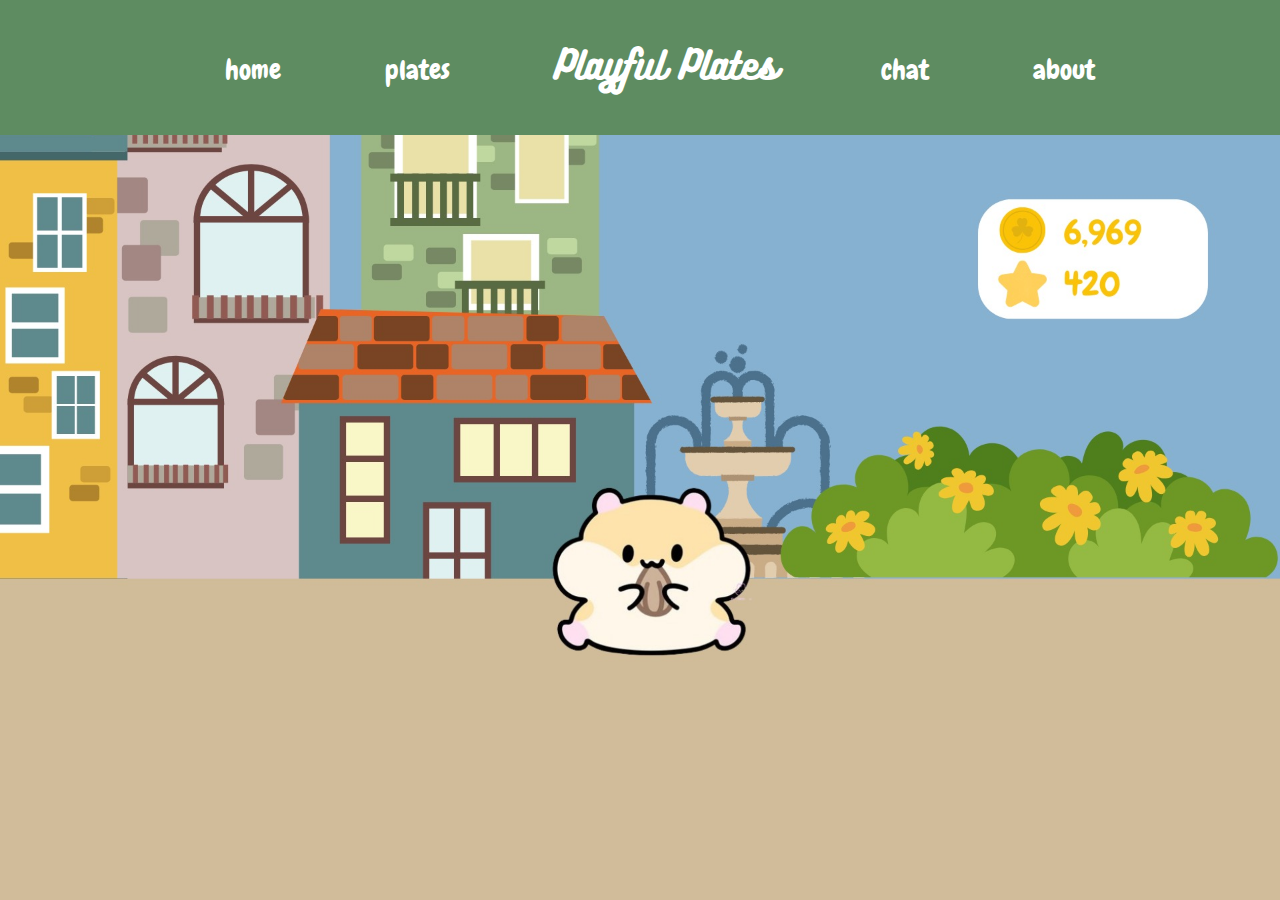
==== index.html @ c8657b48 "first commit" ====
<!DOCTYPE html>
<html>
    <head>
        <meta charset="utf-8">
        <title>Playful Plates</title>
        <link rel="stylesheet" href="css/normalize.css">
        <link rel="stylesheet" href="css/main.css">
    </head>
    <body>
        <header>
            <ul>
                <li><a href="#">home</a></li>
                <li><a href="#">plates</a></li>
                <li id="centerpiece"><a href="#">Playful Plates</a></li>
                <li><a href="#">chat</a></li>
                <li><a href="#">about</a></li>
            </ul>
        </header>
    </body>
</html>
---- css/main.css ----
@font-face {
    font-family: "Chewy";
    src: url("../assets/chewy.ttf");
}

@font-face {
    font-family: "Bukhari Script";
    src: url("../assets/bukhari script.ttf");
}

* {
    margin: 0;
}

body {
    background-image: url("../assets/background.jpg");
    background-color: #D1BC9A;
    font-family: Chewy, Georgia, serif;
    background-size: cover;
    background-repeat: no-repeat;
    background-position: 50% 0%;
}

header {
    height: 10vh;
    background-color: #5E8C61;
    text-align: center;
    padding-top: 5vh;
}

header li {
    display: inline-block;
    margin: 0 50px;
    font-size: 1.7rem;
}

header #centerpiece {
    font-family: "Bukhari Script", script;
    font-size: 2.3rem;
}

header #centerpiece a:hover {
    color: white;
}

a {
    text-decoration: none;
    color: white;
}

a:hover {
    color: #A9DEF9;
}
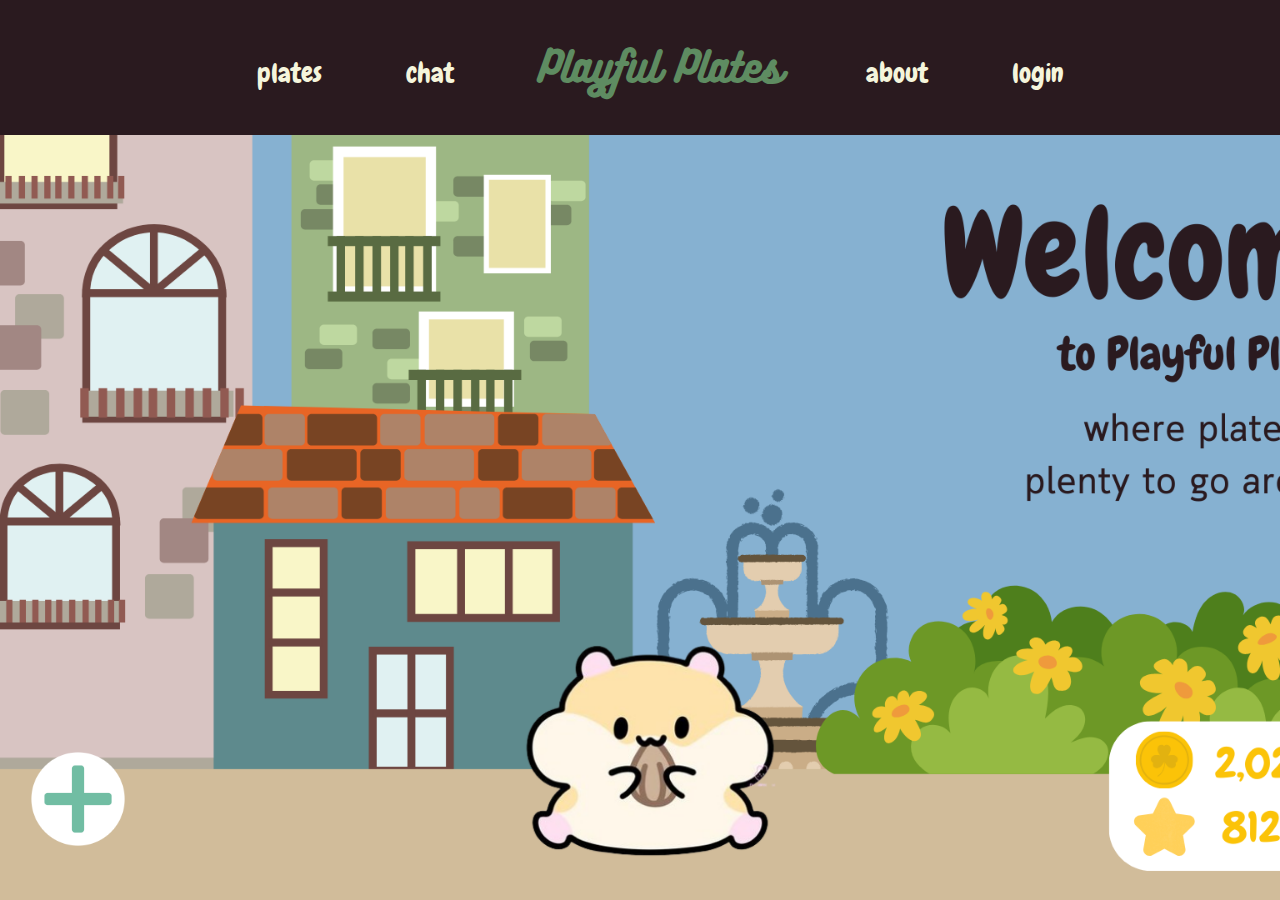
==== commit 76278bc3: "more" ====
--- a/index.html
+++ b/index.html
@@ -7,14 +7,69 @@
         <link rel="stylesheet" href="css/main.css">
     </head>
     <body>
-        <header>
+        <header id="alt-bg">
             <ul>
-                <li><a href="#">home</a></li>
-                <li><a href="#">plates</a></li>
-                <li id="centerpiece"><a href="#">Playful Plates</a></li>
-                <li><a href="#">chat</a></li>
-                <li><a href="#">about</a></li>
+                <li><a href="plates.html">plates</a></li>
+                <li><a href="chat.html">chat</a></li>
+                <li id="centerpiece"><a href="index.html" id="greenery">Playful Plates</a></li>
+                <li><a href="about.html">about</a></li>
+                <li><a href="login.html">login</a></li>
             </ul>
         </header>
+        <div id="landing">
+            <button id="add-friend"><img src="assets/add.png"></button>
+        </div>
+        <script>
+         function bodyClick(e) {
+             let x = e.clientX;
+             let y = e.clientY;
+
+             // alert(x + ", " + y);
+             // 1512 x 865
+             // alert(LANDING_WIDTH + " - " + LANDING_HEIGHT);
+
+             if (x >= BUILDING1_XMIN && x <= BUILDING1_XMAX) {
+                 if (y <= BUILDING1_YMIN) {
+                    alert("Entering Building 1");
+                 }
+             }
+             if (x >= BUILDING2_XMIN && x <= BUILDING2_XMAX) {
+                 if (y <= BUILDING2_YMIN && y >= BUILDING2_YMAX) {
+                    alert("Entering Building 2");
+                 }
+             }
+             if (x >= BUILDING3_XMIN && x <= BUILDING3_XMAX) {
+                 if (y <= BUILDING3_YMIN && y >= BUILDING3_YMAX) {
+                    alert("Entering Building 3");
+                 }
+             }
+         }
+
+         let add = document.getElementById("add-friend");
+         let landing = document.getElementById("landing");
+
+         LANDING_WIDTH = landing.offsetWidth;
+         LANDING_HEIGHT = landing.offsetHeight;
+
+         BUILDING1_XMIN = LANDING_WIDTH * 0.0866;
+         BUILDING1_XMAX = LANDING_WIDTH * 0.2248;
+         BUILDING1_YMIN = LANDING_HEIGHT * 0.837;
+         BUILDING1_YMAX = LANDING_HEIGHT * 0.15607;
+
+         BUILDING2_XMIN = LANDING_WIDTH * 0.25595;
+         BUILDING2_XMAX = LANDING_WIDTH * 0.49603;
+         BUILDING2_YMIN = LANDING_HEIGHT * 0.837; // same ground level
+         BUILDING2_YMAX = LANDING_HEIGHT * 0.45434;
+
+         BUILDING3_XMIN = LANDING_WIDTH * 0.28108;
+         BUILDING3_XMAX = LANDING_WIDTH * 0.46561;
+         BUILDING3_YMIN = LANDING_HEIGHT * 0.44624;
+         BUILDING3_YMAX = LANDING_HEIGHT * 0.15376; // sky high
+
+         add.addEventListener("click", function() {
+             window.location.href = "addfriend.html";
+         });
+         landing.addEventListener("click", bodyClick);
+        </script>
     </body>
 </html>
--- a/css/main.css
+++ b/css/main.css
@@ -13,12 +13,46 @@
 }
 
 body {
-    background-image: url("../assets/background.jpg");
+    background-color: #5E8C61;
+    font-family: Chewy, Georgia, serif;
+    color: #F5F5DC;
+}
+
+#landing {
     background-color: #D1BC9A;
-    font-family: Chewy, Georgia, serif;
+    background-image: url("../assets/background.png");
     background-size: cover;
     background-repeat: no-repeat;
     background-position: 50% 0%;
+    height: 100vh;
+}
+
+a {
+    text-decoration: none;
+}
+
+a:hover {
+    /* color: #A9DEF9; */
+    color: #71BDA3;
+    cursor: pointer;
+}
+
+#add-friend {
+    background: 0;
+    outline: 0;
+    border: 0;
+    position: absolute;
+    bottom: 2.5rem;
+    left: 1rem;
+}
+
+#add-friend:hover {
+    cursor: pointer;
+}
+
+#add-friend img {
+    width: 7rem;
+    height: 7rem;
 }
 
 header {
@@ -26,28 +60,317 @@
     background-color: #5E8C61;
     text-align: center;
     padding-top: 5vh;
+    position: fixed;
+    top: 0;
+    width: 100%;
 }
 
 header li {
     display: inline-block;
-    margin: 0 50px;
+    margin: 0 2.5rem;
     font-size: 1.7rem;
+}
+
+header li a {
+    color: #F5F5DC;
 }
 
 header #centerpiece {
     font-family: "Bukhari Script", script;
-    font-size: 2.3rem;
-}
-
-header #centerpiece a:hover {
-    color: white;
-}
-
-a {
-    text-decoration: none;
-    color: white;
-}
-
-a:hover {
-    color: #A9DEF9;
-}
+    font-size: 2.5rem;
+}
+
+header #centerpiece #greenery {
+    color: #5E8C61;
+}
+
+header #centerpiece #greenery:hover {
+    color: #eba2af;
+}
+
+h1 {
+    text-align: center;
+    font-size: 3rem;
+}
+
+#alt-bg {
+    background-color: #2A1A1F;
+}
+
+/* CHAT */
+#chat {
+    margin: 2.5rem;
+    margin-top: 19vh;
+    background-color: #F5F5DC;
+    border-radius: 25px 25px 25px 25px;
+}
+
+#chat-bar {
+    display: flex;
+    justify-content: space-evenly;
+    list-style: none;
+    padding: 0.1rem 0;
+    background-color: #273027;
+    border-radius: 25px 25px 0 0;
+}
+
+#chat #chat-bar li {
+    display: inline-block;
+}
+
+#chat #chat-bar li img {
+    width: 4rem;
+    height: auto;
+}
+
+#chat-feed {
+    display: block;
+    height: 55vh;
+    padding-top: 1.5rem;
+}
+
+#chat-chat {
+    display: block;
+    width: 100%;
+    padding: 0.5rem;
+    position: absolute;
+    bottom: 2rem;
+}
+
+#chat-input {
+    display: inline-block;
+    width: 81%;
+    padding: 0 1rem;
+    background-color: #b2dbce;
+    color: #2A1A1F;
+}
+
+#chat-input:focus {
+    outline: none;
+    outline-width: 0;
+}
+
+#chat-send {
+    display: inline-block;
+    margin-left: 1%;
+    width: 8%;
+    padding: 10px 2px;
+    color: #2A1A1F;
+}
+
+#chat-send:hover {
+    background-color: #A9DEF9;
+    cursor: pointer;
+}
+
+.chat-chat-form-style {
+    height: 3rem;
+    padding: 0;
+    border-radius: 10px;
+    border: 0;
+    margin: 0;
+    background-color: #71BDA3;
+}
+
+.chat-msg {
+    display: block;
+    color: #2A1A1F;
+    padding: 15px 15px;
+    border-radius: 10px;
+    font-size: 1.2em;
+    margin: 0 2.5rem;
+    margin-bottom: 1.5rem;
+}
+
+.chat-msg-from {
+    text-align: left;
+    background-color: #A9DEF9;
+}
+
+.chat-msg-to {
+    text-align: right;
+    background-color: #71BDA3;
+}
+
+#light-bg {
+    background-color: #F5F5DC;
+}
+
+/* PLATE */
+#plates {
+    display: flex;
+    margin: 2.5rem;
+    margin-top: 21vh;
+    color: #2A1A1F;
+}
+
+.plates-section {
+    display: inline-block;
+    background-color: #5E8C61;
+    padding: 40px;
+    border-radius: 25px;
+}
+
+.plates-section button {
+    background-color: #71BDA3;
+    display: block;
+    width: 100%;
+    margin: 1rem 0;
+    color: #2A1A1F;
+    font-size: 1.2rem;
+}
+
+.plates-section button:last-child {
+    margin: 0;
+}
+
+.plates-section h2 {
+    margin-bottom: 1.3rem;
+}
+
+h2 {
+    text-align: center;
+    font-size: 2rem;
+}
+
+#plates-submit {
+    width: 70%;
+}
+
+#plates-status {
+    width: 40%;
+    margin-left: 3%;
+}
+
+#plates-status h2 {
+}
+
+.button {
+    border: 0;
+    outline: 0;
+    border-radius: 10px;
+    padding: 15px 30px;
+}
+
+.button:hover {
+    pointer: cursor;
+    background-color: #F5F5DC;
+}
+
+/* LOGIN */
+#login {
+    display: flex;
+    align-items: center;
+    justify-content: center;
+    height: 70vh;
+    margin-top: 13vh;
+}
+
+#login-container {
+    width: 40%;
+    height: 40%;
+    background-color: #F5F5DC;
+    border-radius: 25px;
+    padding: 3rem;
+}
+
+.login-form {
+    display: block;
+    width: 97%;
+    color: #2A1A1F;
+    background-color: #b2dbce;
+    border-radius: 10px;
+    height: 3rem;
+    margin-bottom: 1.75rem;
+    border: 0;
+    padding-left: 1rem;
+}
+
+.login-form:focus {
+    outline: none;
+    outline-width: 0;
+}
+
+#login h2 {
+    color: #2A1A1F;
+    margin-bottom: 1rem;
+}
+
+#login-buttons {
+    text-align: center;
+    margin: 0 auto;
+}
+
+#login-buttons .button {
+    width: 30%;
+    margin: 0 2rem;
+}
+
+#login #login-buttons .button:hover {
+    background-color: #2A1A1F;
+    color: #eba2af;
+    cursor: pointer;
+}
+
+#login-buttons #login-submit {
+    background-color: #71BDA3;
+}
+
+#login-buttons #login-signup {
+    background-color: #A9DEF9;
+}
+
+/* ADD FRIEND */
+#addfriend {
+    display: flex;
+    align-items: center;
+    justify-content: center;
+    height: 60vh;
+    margin-top: 15vh;
+}
+
+#addfriend-container {
+    width: 40%;
+    height: 30%;
+    background-color: #F5F5DC;
+    border-radius: 25px;
+    padding: 3rem;
+}
+
+#addfriend-email {
+    display: block;
+    width: 97%;
+    color: #2A1A1F;
+    background-color: #b2dbce;
+    border-radius: 10px;
+    height: 3rem;
+    margin-bottom: 1.75rem;
+    border: 0;
+    padding-left: 1rem;
+}
+
+#addfriend-email:focus {
+    outline: none;
+    outline-width: 0;
+}
+
+#addfriend h2 {
+    color: #2A1A1F;
+    margin-bottom: 1rem;
+}
+
+#addfriend-button {
+    text-align: center;
+    margin: 0 auto;
+    width: 30%;
+}
+
+#addfriend-submit:hover {
+    background-color: #2A1A1F;
+    color: #eba2af;
+    cursor: pointer;
+}
+
+#addfriend-submit {
+    background-color: #71BDA3;
+}
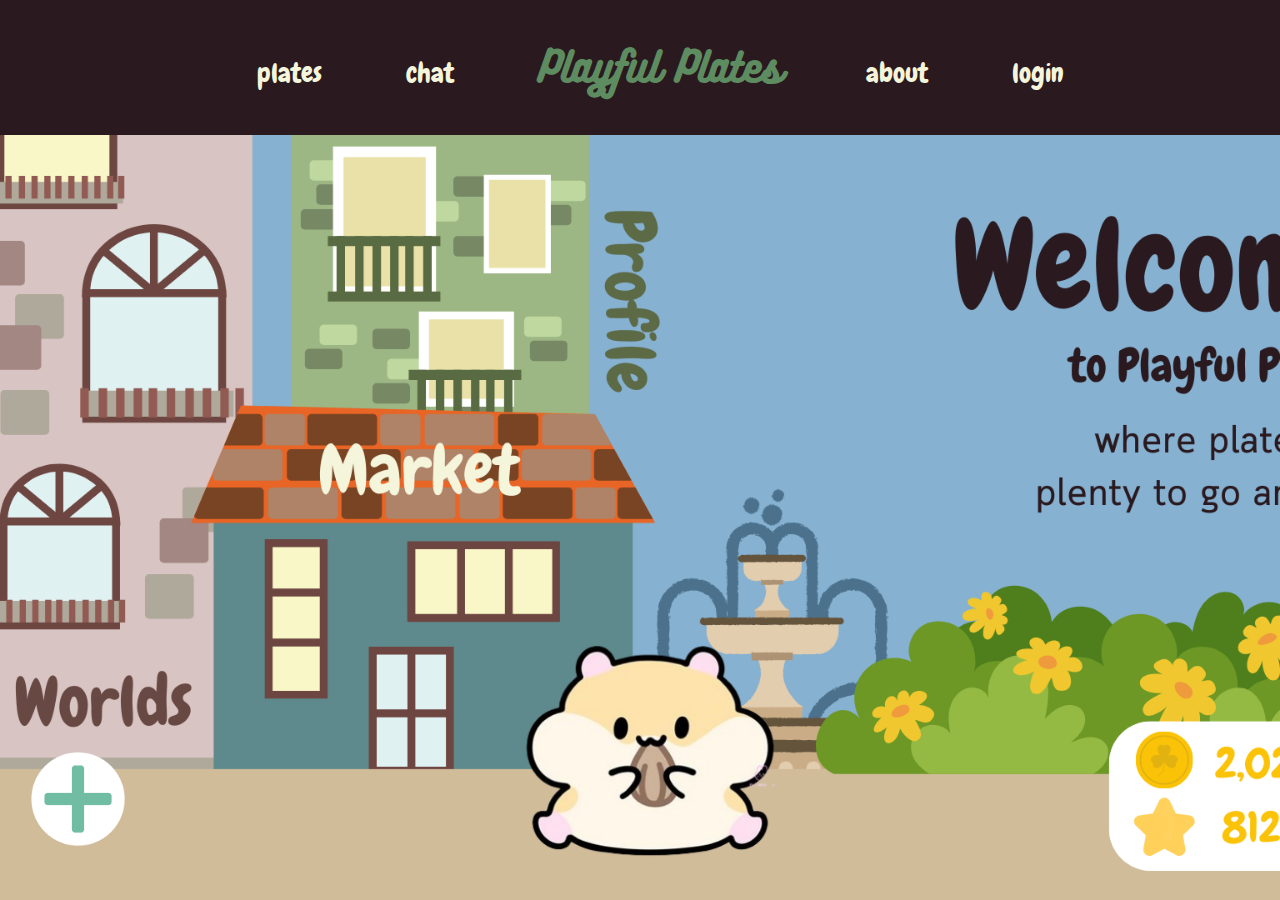
==== commit 0ed466b0: "womp womp" ====
--- a/index.html
+++ b/index.html
@@ -30,17 +30,20 @@
 
              if (x >= BUILDING1_XMIN && x <= BUILDING1_XMAX) {
                  if (y <= BUILDING1_YMIN) {
-                    alert("Entering Building 1");
+                     // alert("Entering Building 1");
+                     window.location.href = "worlds.html";
                  }
              }
              if (x >= BUILDING2_XMIN && x <= BUILDING2_XMAX) {
                  if (y <= BUILDING2_YMIN && y >= BUILDING2_YMAX) {
-                    alert("Entering Building 2");
+                     // alert("Entering Building 2");
+                     window.location.href = "market.html";
                  }
              }
              if (x >= BUILDING3_XMIN && x <= BUILDING3_XMAX) {
                  if (y <= BUILDING3_YMIN && y >= BUILDING3_YMAX) {
-                    alert("Entering Building 3");
+                     // alert("Entering Building 3");
+                     window.location.href = "profile.html";
                  }
              }
          }
--- a/css/main.css
+++ b/css/main.css
@@ -374,3 +374,121 @@
 #addfriend-submit {
     background-color: #71BDA3;
 }
+
+/* WORLDS */
+#worlds {
+    margin: 0 auto;
+    margin-top: 35vh;
+}
+.worlds-arrow {
+    background: 0;
+    outline: 0;
+    border: 0;
+    position: absolute;
+    bottom: 2.5rem;
+    left: 1rem;
+}
+
+.worlds-arrow:hover {
+    cursor: pointer;
+}
+
+.worlds-arrow img {
+    width: 7rem;
+    height: auto;
+    position: fixed;
+    top: 50%;
+}
+
+#worlds-arrow-left img {
+    left: 1rem;
+}
+
+#worlds-arrow-right img {
+    right: 1rem;
+}
+
+#worlds-container {
+    display: flex;
+    padding: 0 4rem;
+}
+
+.world-world {
+    display: inline-block;
+    width: calc(100% / 3);
+    color: #2A1A1F;
+}
+
+.world-world:first-child {
+    margin-left: 13%;
+}
+
+.world-map {
+    display: inline-block;
+    width: 60%;
+}
+
+.world-world p {
+    text-align: center;
+    margin-right: 35%;
+    margin-top: 5%;
+    font-size: 1.4rem;
+}
+
+/* MARKET */
+#market {
+    margin: 0 auto;
+    margin-top: 25vh;
+}
+.market-arrow {
+    background: 0;
+    outline: 0;
+    border: 0;
+    position: absolute;
+    bottom: 2.5rem;
+    left: 1rem;
+}
+
+.market-arrow:hover {
+    cursor: pointer;
+}
+
+.market-arrow img {
+    width: 7rem;
+    height: auto;
+    position: fixed;
+    top: 50%;
+}
+
+#market-arrow-left img {
+    left: 1rem;
+}
+
+#market-arrow-right img {
+    right: 1rem;
+}
+
+#market-container-top {
+    display: flex;
+    padding: 0 8rem;
+}
+
+#market-container-bottom {
+    display: flex;
+    padding: 0 8rem;
+}
+
+.market-item {
+    display: inline-block;
+    width: calc(100% / 4);
+    color: #2A1A1F;
+}
+
+.market-item:first-child {
+    margin-left: 10%;
+}
+
+#bike, #flowerpot {
+    margin-top: 30%;
+    margin-left: 10%;
+}
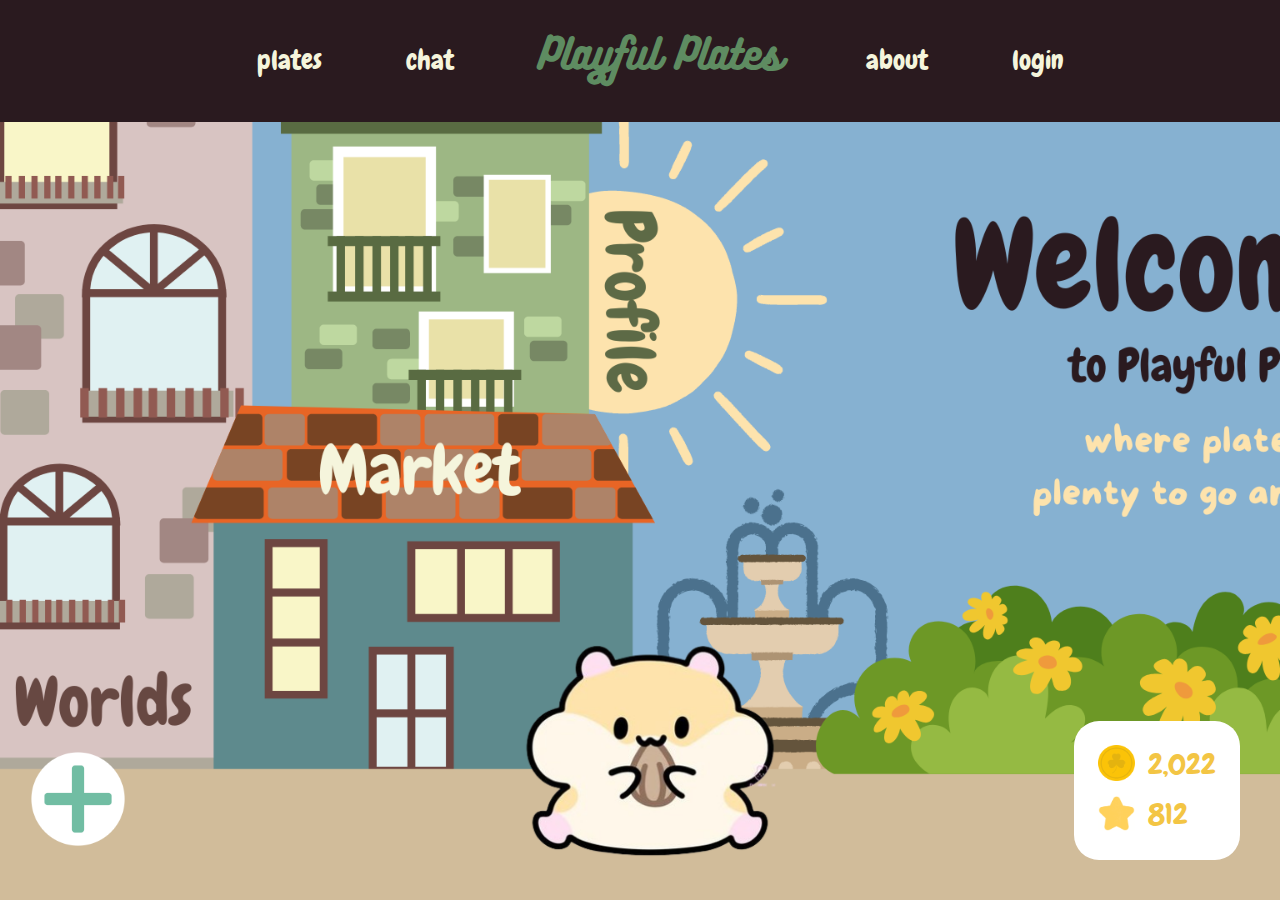
==== commit 9d364d9c: "i love my gf" ====
--- a/index.html
+++ b/index.html
@@ -18,6 +18,14 @@
         </header>
         <div id="landing">
             <button id="add-friend"><img src="assets/add.png"></button>
+            <div id="coins-karma">
+                <div id="coins">
+                    <img src="assets/coin.png"><p>2,022</p>
+                </div>
+                <div id="karma">
+                    <img src="assets/star.png"><p>812</p>
+                </div>
+            </div>
         </div>
         <script>
          function bodyClick(e) {
@@ -73,6 +81,14 @@
              window.location.href = "addfriend.html";
          });
          landing.addEventListener("click", bodyClick);
+         let coins = document.getElementById("coins");
+         coins.addEventListener("click", function() {
+             window.location.href = "market.html";
+         });
+         let karma = document.getElementById("karma");
+         karma.addEventListener("click", function() {
+             window.location.href = "worlds.html";
+         });
         </script>
     </body>
 </html>
--- a/css/main.css
+++ b/css/main.css
@@ -23,7 +23,7 @@
     background-image: url("../assets/background.png");
     background-size: cover;
     background-repeat: no-repeat;
-    background-position: 50% 0%;
+    background-position: center bottom;
     height: 100vh;
 }
 
@@ -53,13 +53,52 @@
 #add-friend img {
     width: 7rem;
     height: 7rem;
+}
+
+#coins-karma {
+    background: 0;
+    outline: 0;
+    border: 0;
+    position: absolute;
+    bottom: 2.5rem;
+    right: 2.5rem;
+    color: #F3C544;
+    font-size: 1.2rem;
+    background-color: white;
+    border-radius: 25px;
+    padding: 1.5rem;
+}
+
+#coins-karma:hover {
+    cursor: pointer;
+}
+
+#coins-karma img {
+    display: inline;
+    width: 2.3rem;
+    height: auto;
+    margin-right: 0.8rem;
+}
+
+#coins-karma p {
+    display: inline-block;
+    vertical-align: super;
+    font-size: 1.8rem;
+}
+
+#coins {
+    margin-bottom: 0.6rem;
+}
+
+#coins-karma p:last-child {
+    margin-bottom: 0;
 }
 
 header {
     height: 10vh;
     background-color: #5E8C61;
     text-align: center;
-    padding-top: 5vh;
+    padding-top: 3.5vh;
     position: fixed;
     top: 0;
     width: 100%;
@@ -130,16 +169,17 @@
 }
 
 #chat-chat {
-    display: block;
-    width: 100%;
-    padding: 0.5rem;
+    display: flex;
+    align-items: center;
+    width: 94.25%;
     position: absolute;
-    bottom: 2rem;
+    bottom: 2.5rem;
 }
 
 #chat-input {
     display: inline-block;
-    width: 81%;
+    width: 50%;
+    flex: 1;
     padding: 0 1rem;
     background-color: #b2dbce;
     color: #2A1A1F;
@@ -153,14 +193,15 @@
 #chat-send {
     display: inline-block;
     margin-left: 1%;
-    width: 8%;
+    width: 10%;
     padding: 10px 2px;
     color: #2A1A1F;
+    background-color: #eba2af;
 }
 
 #chat-send:hover {
+    cursor: pointer;
     background-color: #A9DEF9;
-    cursor: pointer;
 }
 
 .chat-chat-form-style {
@@ -170,6 +211,7 @@
     border: 0;
     margin: 0;
     background-color: #71BDA3;
+    box-sizing: border-box;
 }
 
 .chat-msg {
@@ -182,6 +224,10 @@
     margin-bottom: 1.5rem;
 }
 
+.chat-msg:hover, #chat-feed:hover {
+    cursor: default;
+}
+
 .chat-msg-from {
     text-align: left;
     background-color: #A9DEF9;
@@ -192,6 +238,11 @@
     background-color: #71BDA3;
 }
 
+.chat-msg-noti {
+    text-align: center;
+    background-color: #eba2af;
+}
+
 #light-bg {
     background-color: #F5F5DC;
 }
@@ -200,7 +251,7 @@
 #plates {
     display: flex;
     margin: 2.5rem;
-    margin-top: 21vh;
+    margin-top: 19vh;
     color: #2A1A1F;
 }
 
@@ -268,7 +319,7 @@
 
 #login-container {
     width: 40%;
-    height: 40%;
+    height: 45%;
     background-color: #F5F5DC;
     border-radius: 25px;
     padding: 3rem;
@@ -331,7 +382,7 @@
 
 #addfriend-container {
     width: 40%;
-    height: 30%;
+    height: 35%;
     background-color: #F5F5DC;
     border-radius: 25px;
     padding: 3rem;
@@ -425,7 +476,15 @@
 
 .world-map {
     display: inline-block;
-    width: 60%;
+    width: 70%;
+}
+
+.world-map:hover {
+    cursor: pointer;
+}
+
+.world-map:last-child {
+    margin-bottom: 3rem;
 }
 
 .world-world p {
@@ -435,6 +494,30 @@
     font-size: 1.4rem;
 }
 
+#worlds-karma {
+    background: 0;
+    outline: 0;
+    border: 0;
+    position: absolute;
+    top: 10rem;
+    right: 4rem;
+    color: #F3C544;
+    font-size: 1.7rem;
+}
+
+#worlds-karma img {
+    display: inline-block;
+    width: 2.3rem;
+    height: auto;
+    margin-right: 0.75rem;
+    margin-bottom: 0.25rem;
+}
+
+#worlds-karma p {
+    display: inline-block;
+    vertical-align: super;
+}
+
 /* MARKET */
 #market {
     margin: 0 auto;
@@ -484,6 +567,10 @@
     color: #2A1A1F;
 }
 
+.market-item:hover {
+    cursor: pointer;
+}
+
 .market-item:first-child {
     margin-left: 10%;
 }
@@ -492,3 +579,26 @@
     margin-top: 30%;
     margin-left: 10%;
 }
+
+#market-coins {
+    background: 0;
+    outline: 0;
+    border: 0;
+    position: absolute;
+    top: 10rem;
+    right: 4rem;
+    color: #F3C544;
+    font-size: 1.6rem;
+}
+
+#market-coins img {
+    display: inline;
+    width: 2.3rem;
+    height: auto;
+    margin-right: 0.8rem;
+}
+
+#market-coins p {
+    display: inline-block;
+    vertical-align: super;
+}
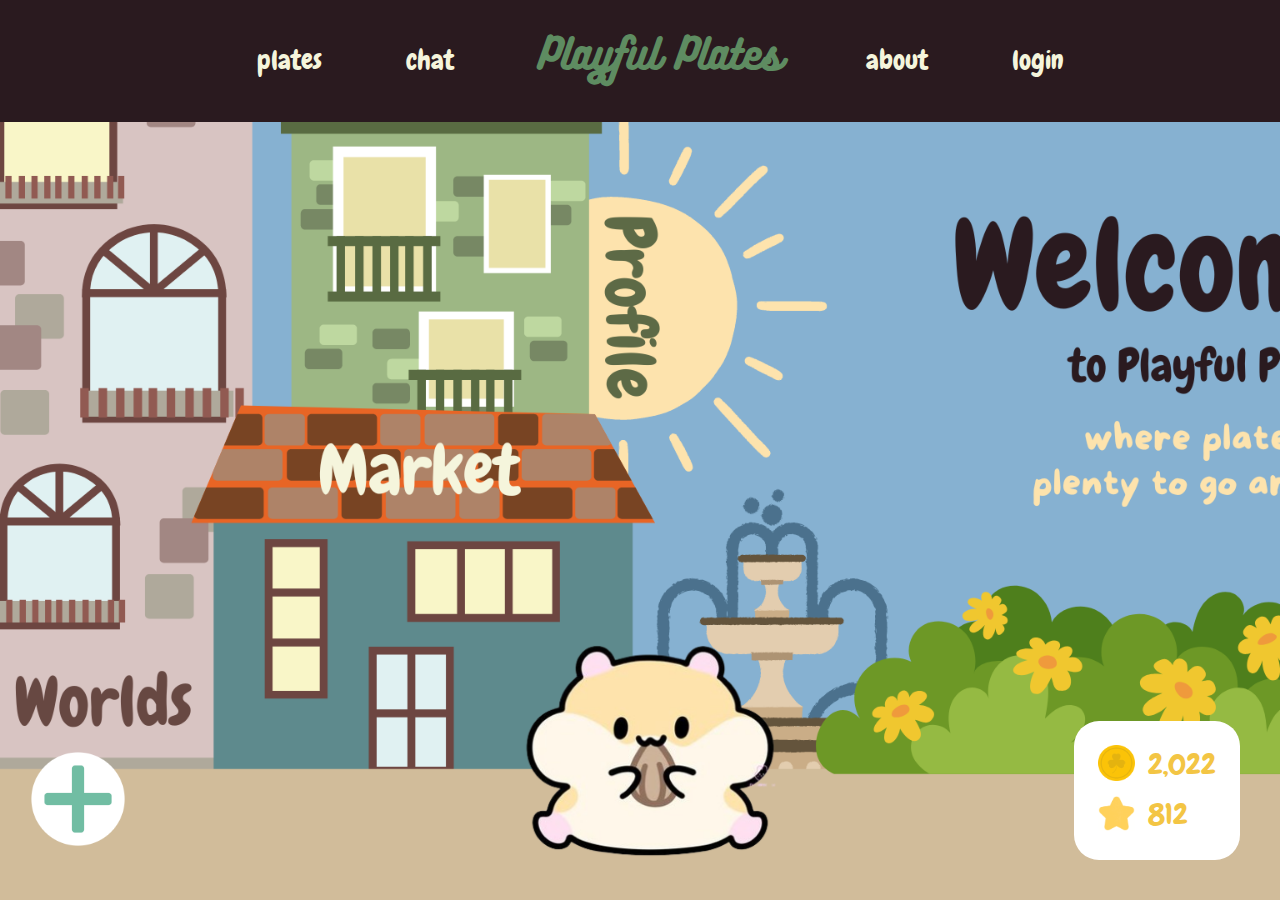
==== commit b0a68e47: "stuff" ====
--- a/index.html
+++ b/index.html
@@ -81,6 +81,7 @@
              window.location.href = "addfriend.html";
          });
          landing.addEventListener("click", bodyClick);
+
          let coins = document.getElementById("coins");
          coins.addEventListener("click", function() {
              window.location.href = "market.html";
--- a/css/main.css
+++ b/css/main.css
@@ -183,6 +183,7 @@
     padding: 0 1rem;
     background-color: #b2dbce;
     color: #2A1A1F;
+    font-size: 1.3rem;
 }
 
 #chat-input:focus {
@@ -197,6 +198,7 @@
     padding: 10px 2px;
     color: #2A1A1F;
     background-color: #eba2af;
+    font-size: 1.3rem;
 }
 
 #chat-send:hover {
@@ -216,12 +218,12 @@
 
 .chat-msg {
     display: block;
-    color: #2A1A1F;
     padding: 15px 15px;
     border-radius: 10px;
     font-size: 1.2em;
     margin: 0 2.5rem;
     margin-bottom: 1.5rem;
+    font-size: 1.3rem;
 }
 
 .chat-msg:hover, #chat-feed:hover {
@@ -231,16 +233,19 @@
 .chat-msg-from {
     text-align: left;
     background-color: #A9DEF9;
+    color: #092533;
 }
 
 .chat-msg-to {
     text-align: right;
     background-color: #71BDA3;
+    color: #273027;
 }
 
 .chat-msg-noti {
     text-align: center;
     background-color: #eba2af;
+    color: #360810;
 }
 
 #light-bg {
@@ -248,27 +253,40 @@
 }
 
 /* PLATE */
+
 #plates {
-    display: flex;
-    margin: 2.5rem;
+    padding: 0 20vw;
     margin-top: 19vh;
-    color: #2A1A1F;
+}
+
+#plates-top-container {
+    display: grid;
+    grid-template-columns: 1fr 1fr;
+    column-gap: 2.5rem;
 }
 
 .plates-section {
-    display: inline-block;
     background-color: #5E8C61;
-    padding: 40px;
+    color: #273027;
+    margin-bottom: 2.5rem;
+    padding: 2.5rem;
     border-radius: 25px;
 }
 
 .plates-section button {
-    background-color: #71BDA3;
+    background-color: #273027;
     display: block;
     width: 100%;
     margin: 1rem 0;
-    color: #2A1A1F;
-    font-size: 1.2rem;
+    color: #273027;
+    color: #F5F5DC;
+    font-size: 1.4rem;
+    border-radius: 25px;
+}
+
+.plates-section button:hover {
+    color: #273027;
+    background-color: #71BDA3;
 }
 
 .plates-section button:last-child {
@@ -277,6 +295,8 @@
 
 .plates-section h2 {
     margin-bottom: 1.3rem;
+    font-size: 2.2rem;
+    color: #F5F5DC;
 }
 
 h2 {
@@ -284,18 +304,6 @@
     font-size: 2rem;
 }
 
-#plates-submit {
-    width: 70%;
-}
-
-#plates-status {
-    width: 40%;
-    margin-left: 3%;
-}
-
-#plates-status h2 {
-}
-
 .button {
     border: 0;
     outline: 0;
@@ -306,6 +314,19 @@
 .button:hover {
     pointer: cursor;
     background-color: #F5F5DC;
+}
+
+#plates-provider-view-button {
+    width: 100%;
+    height: 6rem;
+    font-size: 2rem;
+    border-radius: 20px;
+    color: #F5F5DC;
+}
+
+#plates-provider-view-button:hover {
+    background-color: #273027;
+    color: #F5F5DC;
 }
 
 /* LOGIN */
@@ -335,6 +356,7 @@
     margin-bottom: 1.75rem;
     border: 0;
     padding-left: 1rem;
+    font-size: 1.2rem;
 }
 
 .login-form:focus {
@@ -345,6 +367,13 @@
 #login h2 {
     color: #2A1A1F;
     margin-bottom: 1rem;
+    font-size: 2.1rem;
+}
+
+#login h2 span {
+    color: #5E8C61;
+    display: inline-block;
+    margin: 0.8rem;
 }
 
 #login-buttons {
@@ -355,6 +384,7 @@
 #login-buttons .button {
     width: 30%;
     margin: 0 2rem;
+    font-size: 1.2rem;
 }
 
 #login #login-buttons .button:hover {
@@ -398,6 +428,7 @@
     margin-bottom: 1.75rem;
     border: 0;
     padding-left: 1rem;
+    font-size: 1.3rem;
 }
 
 #addfriend-email:focus {
@@ -408,12 +439,20 @@
 #addfriend h2 {
     color: #2A1A1F;
     margin-bottom: 1rem;
+    font-size: 2.1rem;
+}
+
+#addfriend h2 img {
+    width: 3rem;
+    height: auto;
+    margin: 0 1.3rem;
 }
 
 #addfriend-button {
     text-align: center;
     margin: 0 auto;
     width: 30%;
+    font-size: 1.2rem;
 }
 
 #addfriend-submit:hover {
@@ -424,6 +463,12 @@
 
 #addfriend-submit {
     background-color: #71BDA3;
+}
+
+#addfriend-h2 span {
+    color: #5E8C61;
+    display: inline-block;
+    margin: 0.8rem;
 }
 
 /* WORLDS */
@@ -471,7 +516,7 @@
 }
 
 .world-world:first-child {
-    margin-left: 13%;
+    margin-left: 9%;
 }
 
 .world-map {
@@ -483,7 +528,7 @@
     cursor: pointer;
 }
 
-.world-map:last-child {
+.world-world:last-child {
     margin-bottom: 3rem;
 }
 
@@ -572,12 +617,26 @@
 }
 
 .market-item:first-child {
+    margin-left: 7%;
+}
+
+#bench {
+    margin-top: 13.5%;
+}
+
+#shirt {
+    margin-top: 17%;
     margin-left: 10%;
 }
 
-#bike, #flowerpot {
-    margin-top: 30%;
+#bike {
+    margin-top: 40%;
     margin-left: 10%;
+}
+
+#flowerpot {
+    margin-top: 42%;
+    margin-left: 18%;
 }
 
 #market-coins {
@@ -602,3 +661,124 @@
     display: inline-block;
     vertical-align: super;
 }
+
+/* PROFILE */
+#profile-room {
+    margin: 0;
+    background-color: #F5F5DC;
+    position: fixed;
+    top: 0;
+    right: 0;
+    width: 70vw;
+    height: 100vh;
+    z-index: -100;
+    background-color: #D1BC9A;
+    background-image: url("../assets/room.png");
+    background-size: cover;
+    background-repeat: no-repeat;
+    background-position: right center;
+    height: 100vh;
+}
+
+#profile-sidebar {
+    margin: 0;
+    width: 30vw;
+    height: 100vh;
+    position: fixed;
+    top: 0;
+    left: 0;
+    background-color: #5E8C61;
+    z-index: -100;
+    text-align: center;
+}
+
+#profile-sidebar h1 {
+    margin-top: 23vh;
+    font-size: 3.6rem;
+    color: #F5F5DC;
+}
+
+#profile-sidebar h3 {
+    font-size: 1.8rem;
+    margin-bottom: 1.2rem;
+}
+
+#profile-sidebar .button {
+    border-radius: 50px;
+    font-size: 1.7rem;
+    margin-bottom: 2.3rem;
+    background-color: #F5F5DC;
+    color: #5E8C61;
+}
+
+#profile-sidebar .button:hover {
+    cursor: pointer;
+    background-color: #273027;
+    color: #F5F5DC;
+}
+
+#profile-sidebar #profile-spacer {
+    margin-top: 3rem;
+}
+
+#profile-coins-karma {
+    background: 0;
+    outline: 0;
+    border: 0;
+    position: absolute;
+    top: 19vh;
+    right: 2.5rem;
+    color: #F3C544;
+    font-size: 1.2rem;
+    background-color: #5E8C61;
+    border-radius: 25px;
+    padding: 1.5rem;
+}
+
+#profile-coins-karma img {
+    display: inline;
+    width: 2.3rem;
+    height: auto;
+    margin-right: 0.8rem;
+}
+
+#profile-coins-karma p {
+    display: inline-block;
+    vertical-align: super;
+    font-size: 1.8rem;
+}
+
+#profile-coins {
+    margin-bottom: 0.6rem;
+}
+
+#profile-coins-karma p:last-child {
+    margin-bottom: 0;
+}
+
+/* ABOUT */
+#about {
+    background-color: pink;
+    background-image: url("../assets/about.png");
+    background-size: cover;
+    background-repeat: no-repeat;
+    background-position: center center;
+    height: 60vh;
+    width: auto;
+    margin: 18vh 32vh;
+    margin-bottom: 0;
+}
+
+#about-how {
+    background-color: #5E8C61;
+    margin: 0 20vw;
+    padding: 2.5rem;
+    border-radius: 25px;
+}
+
+#about-how p {
+    line-height: 1.4;
+    font-size: 1.7rem;
+    text-align: justify;
+    text-justify: inter-word;
+}
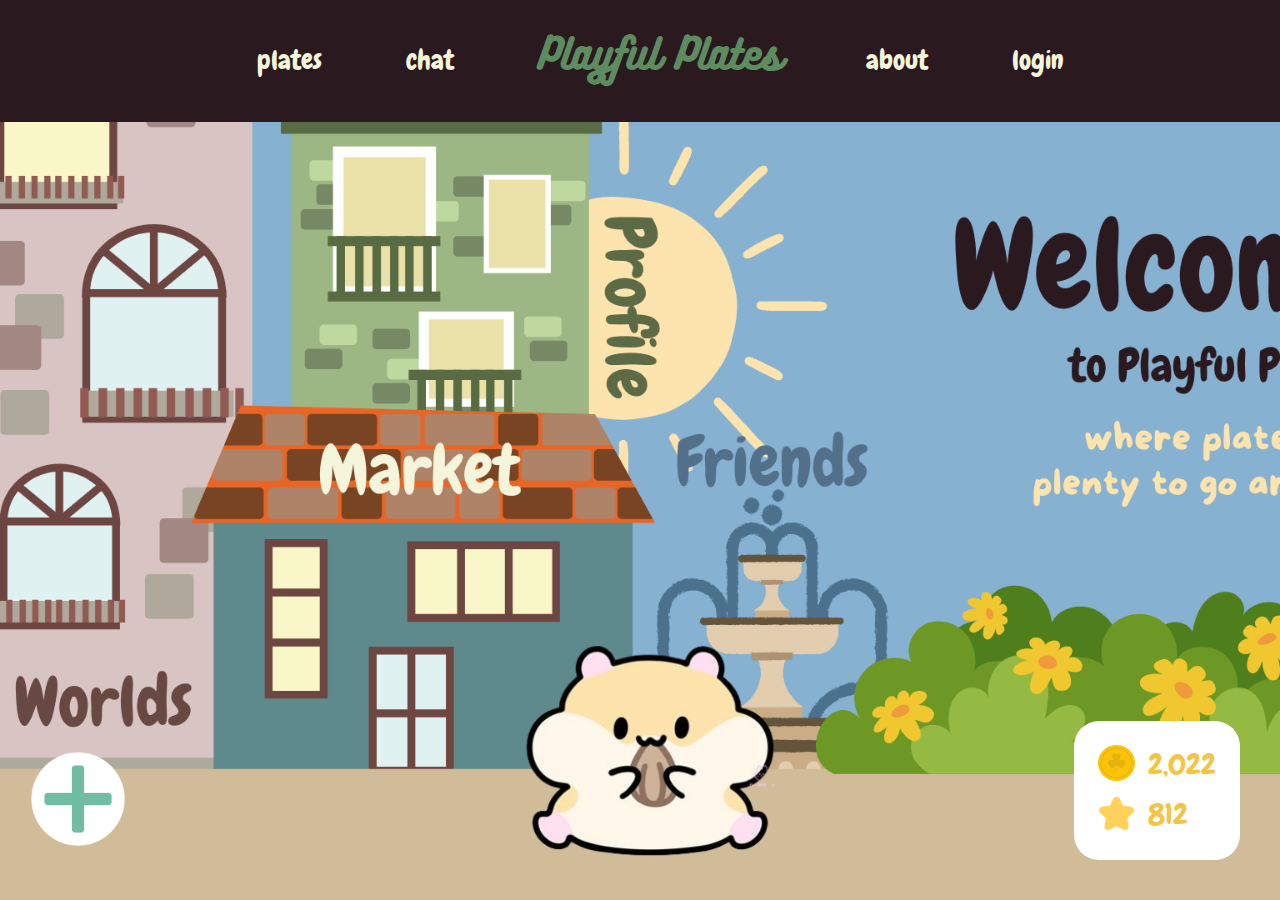
==== commit 7f1ef910: "more cookin" ====
--- a/index.html
+++ b/index.html
@@ -38,20 +38,22 @@
 
              if (x >= BUILDING1_XMIN && x <= BUILDING1_XMAX) {
                  if (y <= BUILDING1_YMIN) {
-                     // alert("Entering Building 1");
                      window.location.href = "worlds.html";
                  }
              }
              if (x >= BUILDING2_XMIN && x <= BUILDING2_XMAX) {
                  if (y <= BUILDING2_YMIN && y >= BUILDING2_YMAX) {
-                     // alert("Entering Building 2");
                      window.location.href = "market.html";
                  }
              }
              if (x >= BUILDING3_XMIN && x <= BUILDING3_XMAX) {
                  if (y <= BUILDING3_YMIN && y >= BUILDING3_YMAX) {
-                     // alert("Entering Building 3");
                      window.location.href = "profile.html";
+                 }
+             }
+             if (x >= FOUNTAIN_XMIN && x <= FOUNTAIN_XMAX) {
+                 if (y <= FOUNTAIN_YMIN && y >= FOUNTAIN_YMAX) {
+                     window.location.href = "friends.html";
                  }
              }
          }
@@ -77,6 +79,11 @@
          BUILDING3_YMIN = LANDING_HEIGHT * 0.44624;
          BUILDING3_YMAX = LANDING_HEIGHT * 0.15376; // sky high
 
+         FOUNTAIN_XMIN = LANDING_WIDTH * 0.5172;
+         FOUNTAIN_XMAX = LANDING_WIDTH * 0.6541;
+         FOUNTAIN_YMIN = LANDING_HEIGHT * 0.837; // same ground level
+         FOUNTAIN_YMAX = LANDING_HEIGHT * 0.557223;
+
          add.addEventListener("click", function() {
              window.location.href = "addfriend.html";
          });
--- a/css/main.css
+++ b/css/main.css
@@ -245,7 +245,7 @@
 .chat-msg-noti {
     text-align: center;
     background-color: #eba2af;
-    color: #360810;
+    color: #2b080e;
 }
 
 #light-bg {
@@ -373,7 +373,7 @@
 #login h2 span {
     color: #5E8C61;
     display: inline-block;
-    margin: 0.8rem;
+    margin: 1rem;
 }
 
 #login-buttons {
@@ -466,7 +466,7 @@
 }
 
 #addfriend-h2 span {
-    color: #5E8C61;
+    color: #eba2af;
     display: inline-block;
     margin: 0.8rem;
 }
@@ -474,7 +474,7 @@
 /* WORLDS */
 #worlds {
     margin: 0 auto;
-    margin-top: 35vh;
+    margin-top: 32vh;
 }
 .worlds-arrow {
     background: 0;
@@ -494,6 +494,11 @@
     height: auto;
     position: fixed;
     top: 50%;
+}
+
+#worlds p {
+    font-size: 1.8rem;
+    color: #2A1A1F;
 }
 
 #worlds-arrow-left img {
@@ -566,7 +571,7 @@
 /* MARKET */
 #market {
     margin: 0 auto;
-    margin-top: 25vh;
+    margin-top: 35vh;
 }
 .market-arrow {
     background: 0;
@@ -599,6 +604,7 @@
 #market-container-top {
     display: flex;
     padding: 0 8rem;
+    margin-bottom: 4rem;
 }
 
 #market-container-bottom {
@@ -618,25 +624,6 @@
 
 .market-item:first-child {
     margin-left: 7%;
-}
-
-#bench {
-    margin-top: 13.5%;
-}
-
-#shirt {
-    margin-top: 17%;
-    margin-left: 10%;
-}
-
-#bike {
-    margin-top: 40%;
-    margin-left: 10%;
-}
-
-#flowerpot {
-    margin-top: 42%;
-    margin-left: 18%;
 }
 
 #market-coins {
@@ -758,7 +745,7 @@
 
 /* ABOUT */
 #about {
-    background-color: pink;
+    background-color: #5E8C61;
     background-image: url("../assets/about.png");
     background-size: cover;
     background-repeat: no-repeat;
@@ -782,3 +769,104 @@
     text-align: justify;
     text-justify: inter-word;
 }
+
+/* ACCESSORIES & HOME DECOR */
+ #glasses {
+     margin-top: 10%;
+ }
+
+ #moustache {
+     margin-top: 7%;
+ }
+
+ #cone {
+     margin-top: -5%;
+ }
+
+/* PROVIDER */
+.container {
+  padding: 20vw;
+  margin-top: -7%;
+}
+
+.left,
+.right {
+  background-color: #5E8C61;
+  border-radius: 25px;
+  overflow: hidden;
+}
+
+.left {
+  width: calc(60% - (2.5rem));
+  width: 60%;
+  float: left;
+  min-height: 44vh;
+  margin-top: 1em;
+  text-align: center;
+}
+
+.right {
+  width: calc(40% - (2.5rem));
+  float: right;
+  min-height: 44vh;
+  margin-top: 1em;
+  text-align: center;
+}
+
+#provider h2 {
+    margin-top: 2.5rem;
+    font-size: 2.8rem;
+    margin-bottom: 1.4rem;
+}
+
+#provider p {
+    margin-left: 2.5rem;
+    font-size: 1.6rem;
+    margin-bottom: 1rem;
+    text-align: left;
+}
+
+#provider .button {
+    border-radius: 50px;
+    font-size: 1.7rem;
+    margin-bottom: 2.3rem;
+    background-color: #F5F5DC;
+    color: #5E8C61;
+    margin: 0 1.5rem;
+}
+
+#provider .button:hover {
+    cursor: pointer;
+    background-color: #273027;
+    color: #F5F5DC;
+}
+
+#provider-buttons {
+    text-align: center;
+    margin-top: 2rem;
+}
+
+#provider-profile-pic {
+    display: inline-block;
+    margin: 0 auto;
+    width: 4.8rem;
+    height: auto;
+    margin-top: 2.5rem;
+    margin-bottom: 1.3rem;
+}
+
+.provider-status {
+    width: 10rem;
+    height: auto;
+    margin-top: 1.6rem;
+}
+
+.hidden {
+    display: none;
+}
+
+/* FRENS */
+#worlds .friend-p {
+    margin-top: 2rem;
+    color: #5E8C61;
+}
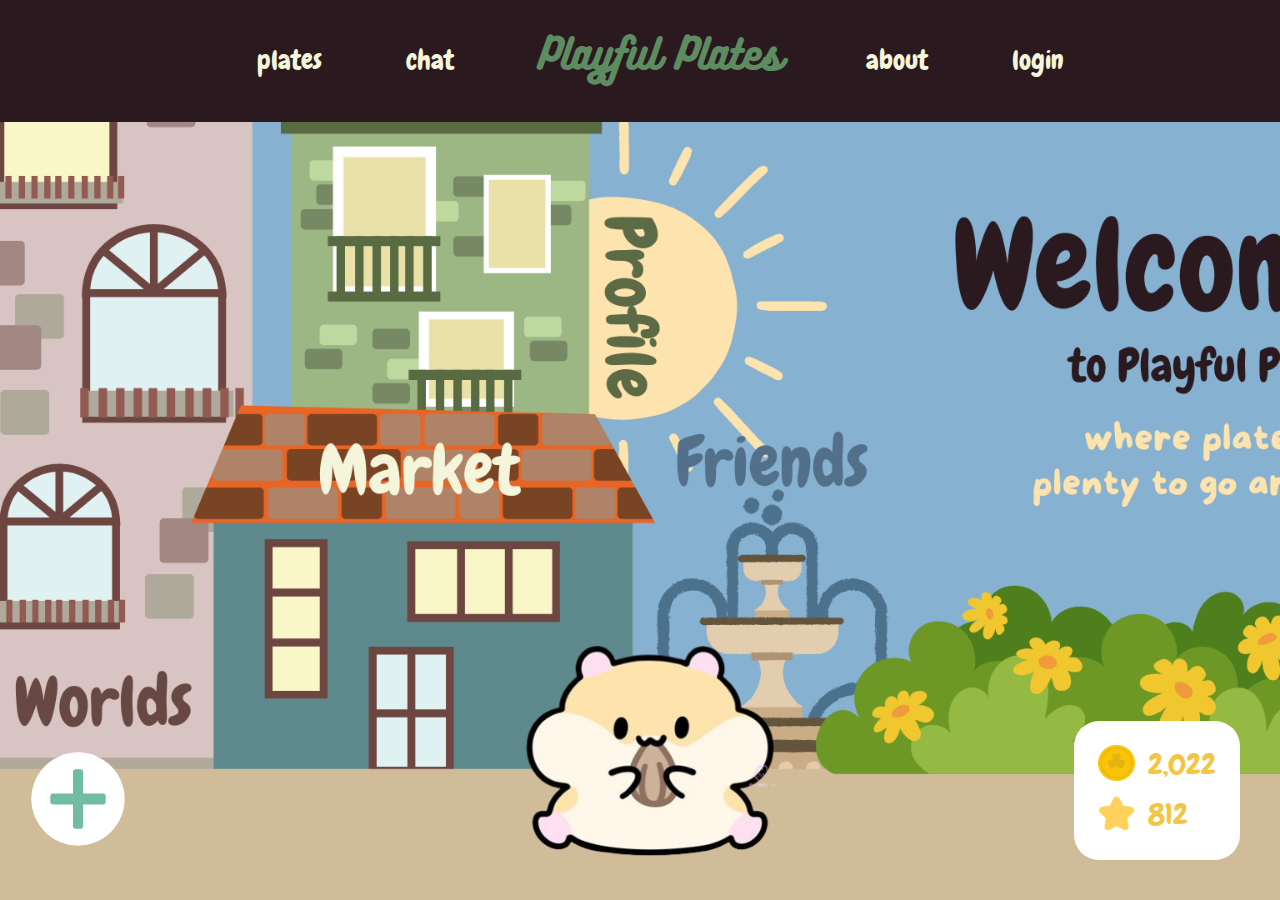
==== commit 277aad12: "final tweaks" ====
--- a/index.html
+++ b/index.html
@@ -17,7 +17,7 @@
             </ul>
         </header>
         <div id="landing">
-            <button id="add-friend"><img src="assets/add.png"></button>
+            <button id="add-friend"><img src="assets/plus.svg"></button>
             <div id="coins-karma">
                 <div id="coins">
                     <img src="assets/coin.png"><p>2,022</p>
--- a/css/main.css
+++ b/css/main.css
@@ -139,6 +139,7 @@
 /* CHAT */
 #chat {
     margin: 2.5rem;
+    margin: 0 20vw;
     margin-top: 19vh;
     background-color: #F5F5DC;
     border-radius: 25px 25px 25px 25px;
@@ -171,7 +172,7 @@
 #chat-chat {
     display: flex;
     align-items: center;
-    width: 94.25%;
+    width: 60%;
     position: absolute;
     bottom: 2.5rem;
 }
@@ -680,7 +681,7 @@
 }
 
 #profile-sidebar h1 {
-    margin-top: 23vh;
+    margin-top: 21vh;
     font-size: 3.6rem;
     color: #F5F5DC;
 }
@@ -800,7 +801,7 @@
   width: calc(60% - (2.5rem));
   width: 60%;
   float: left;
-  min-height: 44vh;
+  min-height: 46vh;
   margin-top: 1em;
   text-align: center;
 }
@@ -808,7 +809,7 @@
 .right {
   width: calc(40% - (2.5rem));
   float: right;
-  min-height: 44vh;
+  min-height: 46vh;
   margin-top: 1em;
   text-align: center;
 }
@@ -828,11 +829,10 @@
 
 #provider .button {
     border-radius: 50px;
-    font-size: 1.7rem;
-    margin-bottom: 2.3rem;
+    font-size: 1.6rem;
     background-color: #F5F5DC;
     color: #5E8C61;
-    margin: 0 1.5rem;
+    margin: 0 1.3rem;
 }
 
 #provider .button:hover {
@@ -852,7 +852,7 @@
     width: 4.8rem;
     height: auto;
     margin-top: 2.5rem;
-    margin-bottom: 1.3rem;
+    margin-bottom: 1.2rem;
 }
 
 .provider-status {
